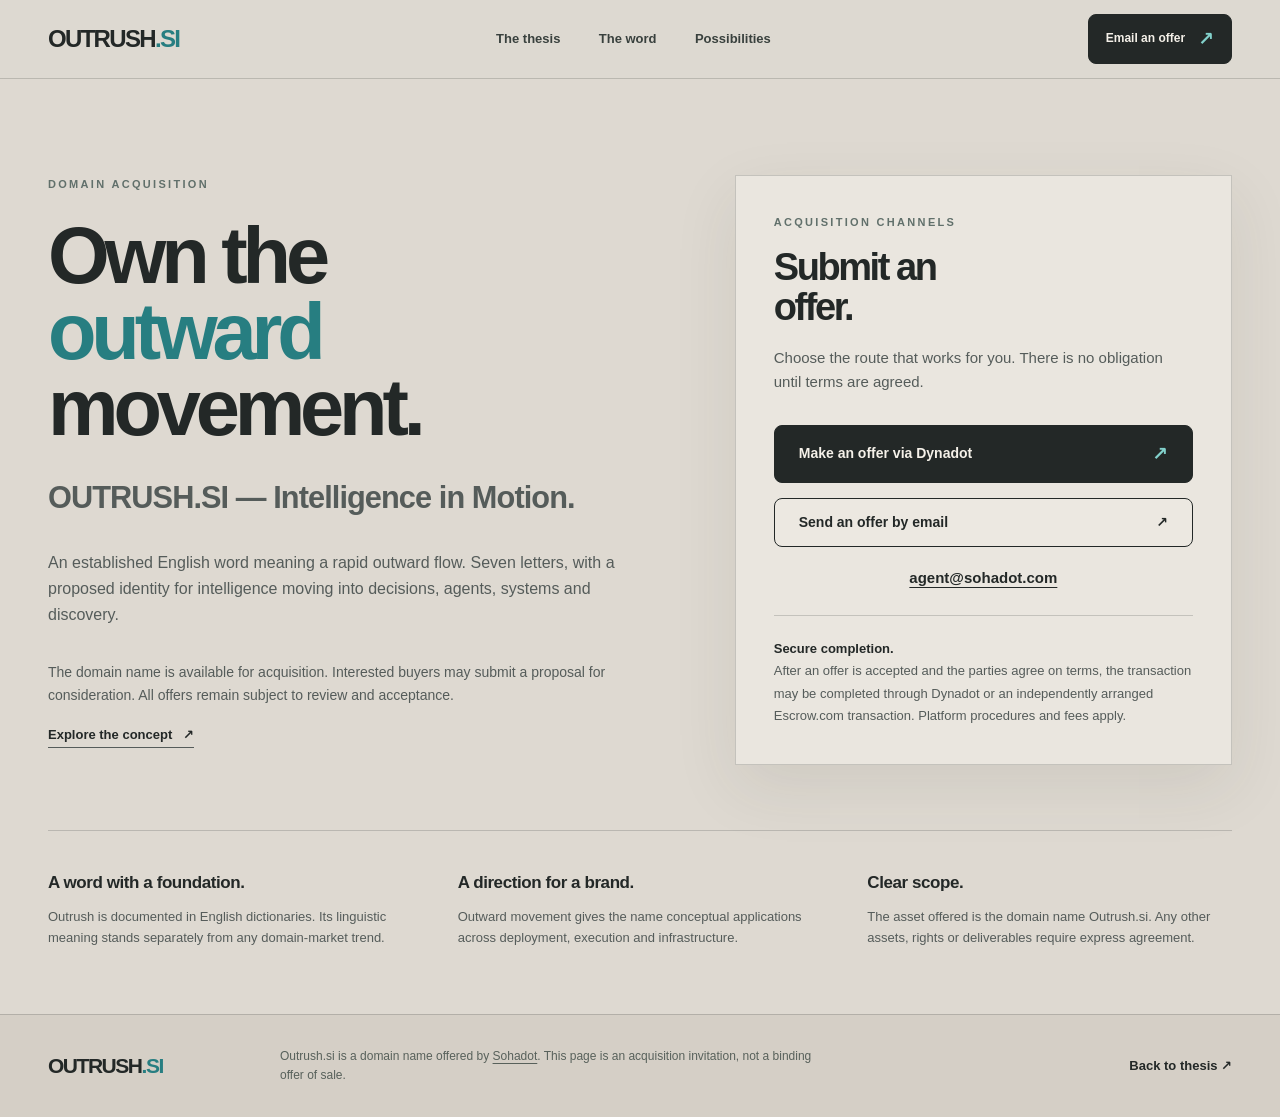
==== acquire/index.html @ 8e2b44d5 "Build Outrush.si concept-led landing and offer-only acquisition experience" ====
<!doctype html>
<html lang="en">
<head>
  <meta charset="utf-8">
  <meta name="viewport" content="width=device-width, initial-scale=1">
  <meta name="theme-color" content="#ded9d1">
  <meta name="robots" content="noindex, follow">
  <meta name="description" content="Submit an acquisition proposal for Outrush.si via Dynadot or direct email. Secure transfer can be arranged through Dynadot or Escrow.com.">
  <title>Acquire Outrush.si — Acquisition Inquiries</title>
  <link rel="canonical" href="https://outrush.si/acquire/">
  <link rel="icon" href="/assets/favicon.svg" type="image/svg+xml">
  <link rel="stylesheet" href="/styles.css">
  <script src="/script.js" defer></script>
</head>
<body>
  <a class="skip-link" href="#main">Skip to content</a>
  <header class="site-header"><div class="shell header-inner"><a href="/" class="wordmark">OUTRUSH<span>.SI</span></a><nav class="desktop-nav" aria-label="Main navigation"><a href="/">The thesis</a><a href="/#meaning">The word</a><a href="/#applications">Possibilities</a></nav><a href="mailto:agent@sohadot.com?subject=Outrush.si%20acquisition%20proposal" class="button button-dark header-action">Email an offer <span aria-hidden="true">↗</span></a></div></header>
  <main id="main">
    <section class="shell acquire-hero">
      <div class="acquire-layout">
        <div class="acquisition-intro">
          <span class="section-index">DOMAIN ACQUISITION</span>
          <h1>Own the<br><em>outward</em><br>movement.</h1>
          <p class="large">OUTRUSH.SI — Intelligence in Motion.</p>
          <p>An established English word meaning a rapid outward flow. Seven letters, with a proposed identity for intelligence moving into decisions, agents, systems and discovery.</p>
          <p class="quiet">The domain name is available for acquisition. Interested buyers may submit a proposal for consideration. All offers remain subject to review and acceptance.</p>
          <a href="/" class="text-link">Explore the concept <span aria-hidden="true">↗</span></a>
        </div>
        <aside class="offer-panel" aria-labelledby="offer-title">
          <span class="section-index">ACQUISITION CHANNELS</span>
          <h2 id="offer-title">Submit an<br>offer.</h2>
          <p>Choose the route that works for you. There is no obligation until terms are agreed.</p>
          <a class="button button-dark" href="https://www.dynadot.com/fr/market/user-listings/outrush.si" target="_blank" rel="noopener noreferrer">Make an offer via Dynadot <span aria-hidden="true">↗</span></a>
          <a class="button button-light" href="mailto:agent@sohadot.com?subject=Outrush.si%20acquisition%20proposal&amp;body=Hello%20Sohadot%2C%0A%0AI%20would%20like%20to%20submit%20an%20acquisition%20proposal%20for%20Outrush.si.%0A%0AMy%20offer%20(USD)%3A%20%0A%0ARegards%2C%0A">Send an offer by email <span aria-hidden="true">↗</span></a>
          <a href="mailto:agent@sohadot.com?subject=Outrush.si%20acquisition%20proposal" class="email-link">agent@sohadot.com</a>
          <div class="transaction-note"><strong>Secure completion.</strong><br>After an offer is accepted and the parties agree on terms, the transaction may be completed through Dynadot or an independently arranged Escrow.com transaction. Platform procedures and fees apply.</div>
        </aside>
      </div>
      <div class="acquisition-points" aria-label="Why the name may matter">
        <div><h3>A word with a foundation.</h3><p>Outrush is documented in English dictionaries. Its linguistic meaning stands separately from any domain-market trend.</p></div>
        <div><h3>A direction for a brand.</h3><p>Outward movement gives the name conceptual applications across deployment, execution and infrastructure.</p></div>
        <div><h3>Clear scope.</h3><p>The asset offered is the domain name Outrush.si. Any other assets, rights or deliverables require express agreement.</p></div>
      </div>
    </section>
  </main>
  <footer class="site-footer"><div class="shell footer-inner"><a class="wordmark" href="/">OUTRUSH<span>.SI</span></a><p>Outrush.si is a domain name offered by <a href="https://sohadot.com" rel="noopener noreferrer">Sohadot</a>. This page is an acquisition invitation, not a binding offer of sale.</p><a href="/">Back to thesis <span aria-hidden="true">↗</span></a></div></footer>
</body>
</html>
---- styles.css ----
:root{color-scheme:light;--bg:#ded9d1;--paper:#ece8e1;--surface:#e6e1d9;--ink:#232827;--sub:#555c5a;--line:rgba(35,40,39,.19);--teal:#277e81;--shell:1310px;font-synthesis:none}
*,*::before,*::after{box-sizing:border-box}
html{scroll-behavior:smooth;scroll-padding-top:100px}
body{margin:0;background:var(--bg);color:var(--ink);font:400 16px/1.65 Inter,"Helvetica Neue",Arial,system-ui,sans-serif;-webkit-font-smoothing:antialiased}
a{color:inherit}button,a{ -webkit-tap-highlight-color:transparent}
a:focus-visible,summary:focus-visible{outline:3px solid var(--teal);outline-offset:5px}
.shell{width:min(calc(100% - 96px),var(--shell));margin-inline:auto}
.skip-link{position:absolute;top:-60px;left:12px;padding:10px 15px;background:var(--ink);color:#fff;z-index:100}
.skip-link:focus{top:12px}
.site-header{position:sticky;top:0;z-index:50;border-bottom:1px solid var(--line);background:rgba(222,217,209,.94);backdrop-filter:blur(18px)}
.header-inner{height:78px;display:flex;align-items:center;justify-content:space-between;gap:25px}
.wordmark{text-decoration:none;font-weight:850;font-size:24px;letter-spacing:-.07em;line-height:1;white-space:nowrap}
.wordmark span,.hero h1 span{color:var(--teal)}
.desktop-nav{display:flex;align-items:center;gap:clamp(15px,3vw,40px)}
.desktop-nav a{color:#39413e;text-decoration:none;font-size:13px;font-weight:650;transition:color .2s}
.desktop-nav a:hover,.text-link:hover{color:var(--teal)}
.button{display:inline-flex;align-items:center;justify-content:center;gap:24px;text-decoration:none;font-size:14px;font-weight:680;min-height:49px;border:1px solid var(--ink);padding:12px 24px;border-radius:8px;transition:background .2s,transform .2s,box-shadow .2s}
.button:hover{transform:translateY(-2px);box-shadow:0 8px 20px #2328271a}
.button-dark{background:var(--ink);color:#f5f1e9}
.button-dark span{color:#82d1cb;font-size:19px}
.header-action{font-size:12px;min-height:42px;padding:8px 17px;gap:13px}
.button-light{background:var(--paper)}
.button-large{min-width:216px}
.mobile-menu{display:none}
.hero{min-height:660px;display:grid;grid-template-columns:40% 60%;align-items:center;gap:0;padding-block:80px 82px}
.hero-copy{position:relative;z-index:2}
.hero h1{font-size:clamp(40px,5.2vw,76px);line-height:.98;letter-spacing:-.075em;font-weight:850;margin:0 0 31px;white-space:nowrap}
.hero-lead{font-size:clamp(49px,5vw,76px);line-height:1.02;font-weight:660;letter-spacing:-.065em;margin:0}
.hero-lead em{font-style:normal;color:var(--teal)}
.hero-support{font-size:clamp(18px,1.8vw,24px);font-weight:580;line-height:1.32;margin:23px 0 18px;max-width:390px}
.hero-explain{max-width:382px;color:var(--sub);font-size:15px;line-height:1.72;margin:0}
.hero-buttons{display:flex;align-items:center;gap:25px;flex-wrap:wrap;margin-top:32px}
.text-link{text-decoration:none;border-bottom:1px solid var(--sub);font-size:13px;font-weight:670;padding-bottom:5px;white-space:nowrap}
.text-link span{padding-left:7px}
.flow-wrap{position:relative;margin-left:8px;min-width:0}
.flow-wrap:before{content:"";position:absolute;inset:16% 6% 6%;background:radial-gradient(ellipse at 50% 51%,rgba(133,163,155,.23),transparent 68%);pointer-events:none}
.flow-topline{display:flex;justify-content:space-between;max-width:740px;margin:0 auto -12px;padding-inline:11px;color:#62716c;font-size:10px;letter-spacing:.2em;font-weight:790}
.flow-visual{display:block;width:100%;height:auto;overflow:visible;filter:drop-shadow(0 15px 12px rgba(61,71,66,.065))}
.flow-lines path{stroke-dasharray:7 15;animation:move-flow 9s linear infinite}
.lines-in path{animation-direction:reverse}
@keyframes move-flow{to{stroke-dashoffset:-132}}
.flow-caption{text-align:center;font-size:13px;letter-spacing:.025em;color:var(--sub);font-style:italic;margin:-9px 0 0}
.flow-mobile{display:none}
.section,.thesis-band,.identity-band{padding-block:100px}
.thesis-band{background:#e9e5de;border-block:1px solid var(--line)}
.identity-band{background:#e9e5de;border-block:1px solid var(--line)}
.editorial-grid{display:grid;grid-template-columns:41% 59%;gap:0}
.section-name{padding-right:8%}
.section-index{font-size:11px;letter-spacing:.21em;font-weight:800;color:#61706b;display:block;margin-bottom:25px}
h2{font-size:clamp(43px,5.7vw,80px);line-height:1.02;letter-spacing:-.064em;margin:0;font-weight:700}
.section-body{border-left:1px solid var(--line);padding-left:clamp(35px,6vw,92px);max-width:760px}
.section-body p{font-size:17px;line-height:1.74;color:var(--sub);margin:0 0 23px}
.section-body p.body-large{font-size:clamp(22px,2.3vw,30px);line-height:1.4;letter-spacing:-.025em;color:var(--ink);font-weight:520}
.section-body p.pull-quote{font-size:23px;font-weight:610;line-height:1.4;letter-spacing:-.03em;color:var(--ink);margin:36px 0 0}
.definition{display:grid;grid-template-columns:102px 1fr;gap:23px;align-items:start;border-bottom:1px solid var(--line);padding-bottom:25px;margin-bottom:27px}
.definition strong{font-size:29px;font-weight:660;letter-spacing:-.04em}
.definition p{font-size:17px;margin:2px 0 0}
.part-of-speech{display:inline-block;background:#d7d2ca;border-radius:4px;padding:5px 8px;letter-spacing:.17em;font-size:10px;font-weight:800;text-align:center;margin-top:12px}
.section-body p.source-line{margin-top:26px;font-size:13px;line-height:1.8}
.source-line a,.identity-row a{text-underline-offset:3px}
.statement-band{background:#293130;color:#eeeae4;padding:88px 0;overflow:hidden}
.statement-inner{display:grid;grid-template-columns:37% 63%;align-items:center}
.statement-side span{font-size:11px;letter-spacing:.18em;color:#9dafaa;display:block;margin-bottom:24px;font-weight:750}
.statement-side strong{font-size:27px;line-height:1.15;font-weight:550;letter-spacing:-.04em}
.statement-main{font-size:clamp(40px,5.2vw,72px);letter-spacing:-.06em;line-height:1.08;font-weight:580;position:relative}
.statement-main em{font-style:normal;color:#afd6d0}
.statement-rule{display:block;width:160px;height:2px;background:#afd6d0;margin-top:33px;position:relative}
.statement-rule:after{content:"";position:absolute;right:0;top:-4px;border-left:8px solid #afd6d0;border-top:5px solid transparent;border-bottom:5px solid transparent}
.section-heading-row{display:grid;grid-template-columns:1fr 360px;align-items:end;gap:40px;margin-bottom:55px}
.section-heading-row p{font-size:18px;color:var(--sub);max-width:370px;line-height:1.5}
.application-grid{display:grid;grid-template-columns:repeat(2,minmax(0,1fr));gap:17px}
.application{border:1px solid var(--line);background:rgba(246,242,236,.38);min-height:234px;padding:31px 37px 29px;position:relative;overflow:hidden;transition:transform .2s,border-color .2s,background .2s}
.application:hover{transform:translateY(-3px);border-color:#5d8581;background:rgba(246,242,236,.63)}
.app-number{font-size:11px;color:#66726f;letter-spacing:.19em;font-weight:850}
.application h3{font-size:clamp(27px,2.9vw,38px);line-height:1.15;letter-spacing:-.055em;margin:23px 0 9px;font-weight:700}
.application h3 em{font-style:normal;color:var(--teal)}
.application p{margin:0;color:var(--sub);font-size:15px}
.app-line{height:2px;width:54px;background:var(--teal);margin-top:32px}
.fineprint{font-size:12px;color:#606b67;line-height:1.7;margin:19px 0 0}
.identity-row{display:grid;grid-template-columns:36px 1fr;gap:32px;padding:0 0 27px;margin-bottom:28px;border-bottom:1px solid var(--line)}
.identity-row:last-child{border:0;margin-bottom:0;padding-bottom:0}
.identity-row>span{font-size:12px;color:#74817a;font-weight:800}
.identity-row h3{font-size:23px;letter-spacing:-.038em;line-height:1.3;margin:0 0 7px}
.identity-row p{font-size:15px;line-height:1.65;margin:0}
.closing{text-align:center;padding-block:117px 124px;position:relative}
.closing-rule{width:160px;height:1px;background:#71908a;margin:0 auto 38px}
.closing .section-index{margin-bottom:20px}
.closing h2{font-size:clamp(46px,6.7vw,91px)}
.closing p{max-width:560px;color:var(--sub);font-size:17px;margin:29px auto 34px}
.site-footer{border-top:1px solid var(--line);background:#d5cfc6;padding:32px 0}
.footer-inner{display:grid;grid-template-columns:200px 1fr auto;align-items:center;gap:32px}
.footer-inner .wordmark{font-size:21px}
.footer-inner p{font-size:12px;color:#58615b;line-height:1.6;max-width:550px;margin:0}
.footer-inner p a{text-underline-offset:3px}
.footer-inner>a:last-child{font-size:13px;font-weight:700;text-decoration:none}
.acquire-hero{padding:96px 0 65px;min-height:calc(100vh - 190px)}
.acquire-layout{display:grid;grid-template-columns:58% 42%;align-items:start;gap:0}
.acquisition-intro{padding-right:11%}
.acquisition-intro h1{font-size:clamp(54px,6.2vw,92px);letter-spacing:-.065em;line-height:.96;margin:0 0 28px;font-weight:720}
.acquisition-intro h1 em{font-style:normal;color:var(--teal)}
.acquisition-intro .large{font-size:clamp(22px,2.4vw,33px);line-height:1.35;font-weight:550;letter-spacing:-.03em}
.acquisition-intro p{font-size:16px;color:var(--sub);max-width:620px}
.acquisition-intro .quiet{font-size:14px;margin-top:32px}
.offer-panel{border:1px solid var(--line);background:#eae6df;padding:37px 38px;box-shadow:0 22px 62px #3c373017}
.offer-panel .section-index{margin-bottom:16px}
.offer-panel h2{font-size:38px;line-height:1.06;margin-bottom:18px}
.offer-panel>p{color:var(--sub);font-size:15px}
.offer-panel .button{width:100%;justify-content:space-between;margin-top:15px}
.offer-panel .email-link{display:block;text-align:center;margin:19px 0 25px;font-size:15px;font-weight:670;text-underline-offset:4px;overflow-wrap:anywhere}
.transaction-note{padding-top:22px;border-top:1px solid var(--line);margin-top:19px;color:var(--sub);font-size:13px;line-height:1.7}
.transaction-note strong{color:var(--ink)}
.acquisition-points{border-top:1px solid var(--line);margin-top:65px;padding-top:38px;display:grid;grid-template-columns:repeat(3,1fr);gap:45px}
.acquisition-points h3{font-size:17px;letter-spacing:-.025em;margin:0 0 9px}
.acquisition-points p{color:var(--sub);font-size:13px;line-height:1.65;margin:0}
@media(max-width:1200px){.shell{width:min(calc(100% - 70px),var(--shell))}.desktop-nav{gap:18px}.hero{grid-template-columns:43% 57%}.hero h1{font-size:clamp(40px,5vw,64px)}.hero-lead{font-size:clamp(48px,5vw,65px)}}
@media(max-width:900px){.desktop-nav{display:none}.mobile-menu{display:block;position:relative;margin-left:auto}.mobile-menu summary{list-style:none;cursor:pointer;padding:14px 8px;display:grid;gap:4px}.mobile-menu summary::-webkit-details-marker{display:none}.mobile-menu summary span{display:block;width:24px;height:2px;background:var(--ink)}.mobile-menu nav{position:absolute;right:0;top:100%;min-width:210px;border:1px solid var(--line);background:var(--paper);padding:12px;box-shadow:0 14px 32px #0002;display:grid}.mobile-menu nav a{padding:12px 8px;text-decoration:none;font-weight:650}.header-action{margin-left:auto}.hero{grid-template-columns:1fr;padding-block:76px 68px}.hero h1{font-size:clamp(50px,9vw,80px)}.hero-lead{font-size:clamp(49px,8vw,74px)}.hero-explain,.hero-support{max-width:650px}.flow-wrap{max-width:770px;margin:60px auto 0;width:100%}.editorial-grid{grid-template-columns:35% 65%}.section-body{padding-left:40px}.section-heading-row{grid-template-columns:1fr 280px}.acquire-layout{grid-template-columns:1fr}.acquisition-intro{padding:0 0 42px}.acquisition-points{margin-top:48px}}
@media(max-width:650px){html{scroll-padding-top:80px}.shell{width:calc(100% - 36px)}.header-inner{height:66px;gap:8px}.wordmark{font-size:20px}.header-action{font-size:11px;min-height:40px;padding:8px 12px;gap:7px}.mobile-menu{margin-left:0}.hero{padding-block:61px 58px}.hero h1{font-size:clamp(43px,11vw,68px);margin-bottom:26px}.hero-lead{font-size:clamp(47px,12vw,69px)}.hero-support{margin-top:24px;font-size:19px}.hero-explain{font-size:15px}.hero-buttons{margin-top:29px}.flow-wrap{margin-top:51px;border-top:1px solid var(--line);padding-top:25px}.flow-topline,.flow-visual{display:none}.flow-mobile{display:grid;justify-items:center;gap:10px}.mobile-inputs,.mobile-outputs{display:flex;flex-wrap:wrap;justify-content:center;gap:7px;width:100%}.mobile-inputs span,.mobile-outputs span{font-size:12px;font-weight:680;background:#ece8e1;border:1px solid #bcb7ad;padding:9px 13px;border-radius:5px}.mobile-outputs span{background:#e0e9e5;border-color:#aabdb8}.mobile-flow-arrow{color:var(--teal);font-size:24px;line-height:1.2}.mobile-core{background:#273331;color:#f4f0e9;padding:25px 32px;letter-spacing:.13em;font-weight:800;font-size:13px;clip-path:polygon(13% 0,87% 0,100% 50%,87% 100%,13% 100%,0 50%)}.flow-caption{margin:25px 0 0}.section,.thesis-band,.identity-band{padding-block:70px}.editorial-grid{grid-template-columns:1fr}.section-name{padding:0 0 28px}.section-index{margin-bottom:15px;font-size:10px}h2{font-size:clamp(42px,10vw,62px)}.section-body{border-left:0;border-top:1px solid var(--line);padding:30px 0 0}.section-body p{font-size:16px}.section-body p.body-large{font-size:22px}.definition{grid-template-columns:70px 1fr;gap:14px}.definition strong{font-size:26px}.statement-band{padding:62px 0}.statement-inner{grid-template-columns:1fr;gap:35px}.statement-side span{margin-bottom:16px}.statement-side strong{font-size:23px}.statement-main{font-size:clamp(38px,9vw,60px)}.section-heading-row{grid-template-columns:1fr;gap:8px;margin-bottom:35px}.section-heading-row p{font-size:16px}.application-grid{grid-template-columns:1fr;gap:12px}.application{padding:25px;min-height:195px}.application h3{font-size:30px}.app-line{margin-top:24px}.identity-row{gap:18px}.identity-row h3{font-size:21px}.closing{padding-block:85px 88px}.closing p{font-size:16px}.footer-inner{grid-template-columns:1fr;gap:12px}.footer-inner p{max-width:100%}.acquire-hero{padding:65px 0 40px}.acquisition-intro h1{font-size:clamp(52px,12vw,75px)}.acquisition-intro .large{font-size:24px}.offer-panel{padding:27px 22px}.offer-panel h2{font-size:34px}.acquisition-points{grid-template-columns:1fr;gap:25px}.button{min-height:48px}}
@media(prefers-reduced-motion:reduce){html{scroll-behavior:auto}*,*::before,*::after{animation:none!important;transition:none!important}.flow-lines path{stroke-dasharray:none}}
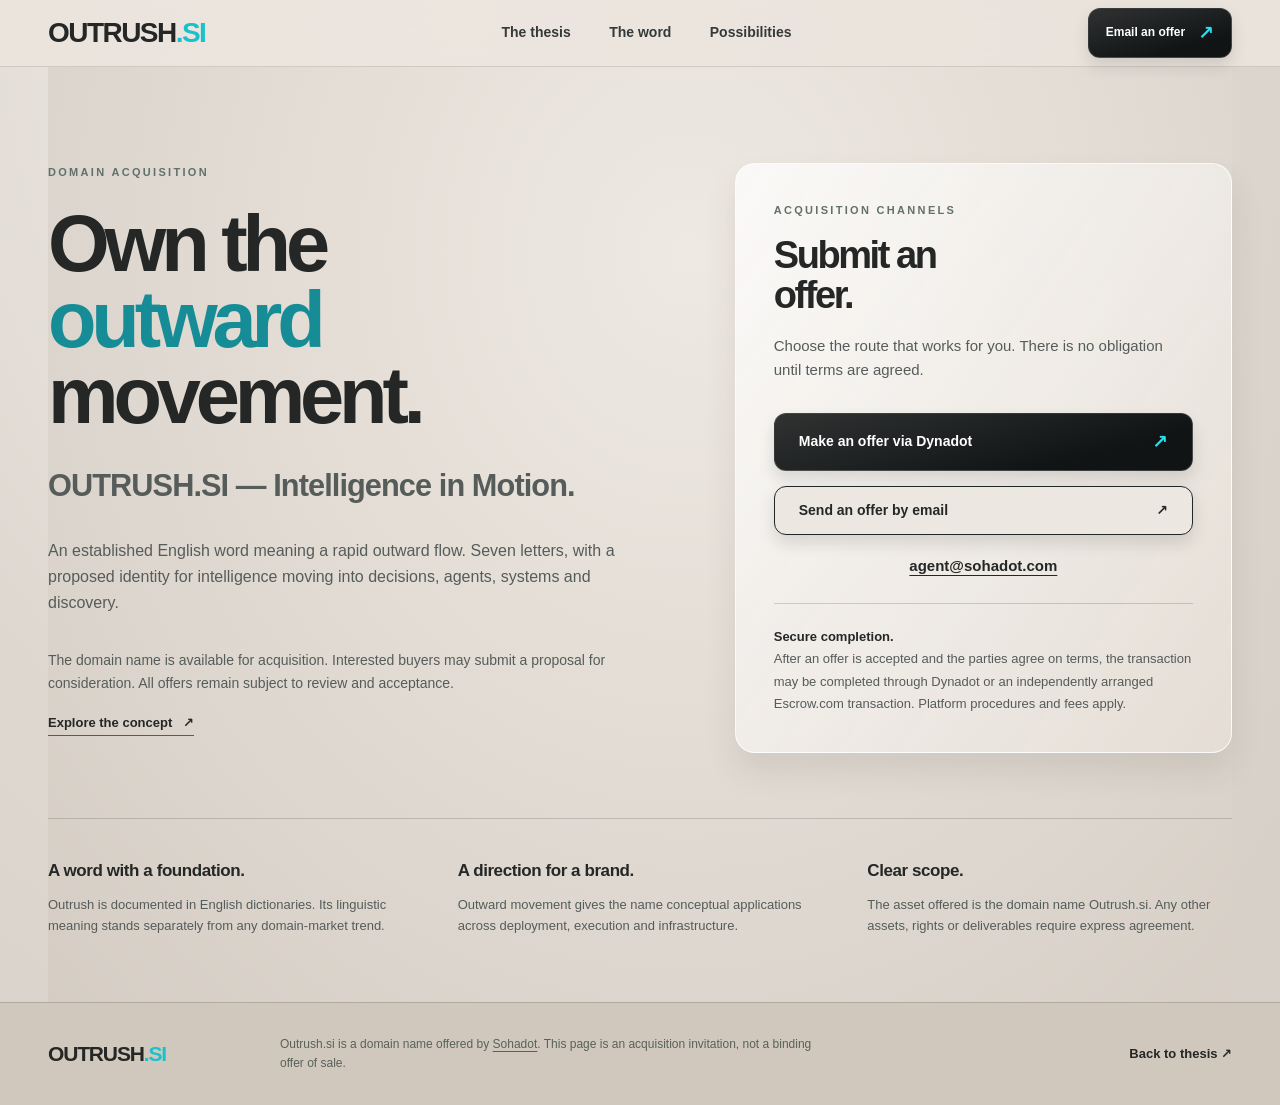
==== commit 09220a44: "Match approved champagne-glass concept and strengthen mobile presentation" ====
--- a/acquire/index.html
+++ b/acquire/index.html
@@ -8,11 +8,28 @@
   <meta name="description" content="Submit an acquisition proposal for Outrush.si via Dynadot or direct email. Secure transfer can be arranged through Dynadot or Escrow.com.">
   <title>Acquire Outrush.si — Acquisition Inquiries</title>
   <link rel="canonical" href="https://outrush.si/acquire/">
+  <meta property="og:type" content="website">
+  <meta property="og:site_name" content="Outrush.si">
+  <meta property="og:title" content="Acquire Outrush.si — Intelligence in Motion">
+  <meta property="og:description" content="Outrush.si is available for acquisition. Submit an offer via Dynadot or email.">
+  <meta property="og:url" content="https://outrush.si/acquire/">
+  <meta property="og:image" content="https://outrush.si/assets/social-card.jpg">
+  <meta property="og:image:secure_url" content="https://outrush.si/assets/social-card.jpg">
+  <meta property="og:image:type" content="image/jpeg">
+  <meta property="og:image:width" content="1200">
+  <meta property="og:image:height" content="630">
+  <meta property="og:image:alt" content="Outrush.si — Intelligence in Motion. Champagne-grey visualization of intelligence flowing from concentration to outward impact.">
+  <meta name="twitter:card" content="summary_large_image">
+  <meta name="twitter:title" content="Acquire Outrush.si — Intelligence in Motion">
+  <meta name="twitter:description" content="Outrush.si is available for acquisition. Submit an offer via Dynadot or email.">
+  <meta name="twitter:image" content="https://outrush.si/assets/social-card.jpg">
+  <meta name="twitter:image:alt" content="OUTRUSH.SI — Intelligence in Motion.">
   <link rel="icon" href="/assets/favicon.svg" type="image/svg+xml">
   <link rel="stylesheet" href="/styles.css">
+  <link rel="stylesheet" href="/design-v2.css">
   <script src="/script.js" defer></script>
 </head>
-<body>
+<body class="acquire-v2">
   <a class="skip-link" href="#main">Skip to content</a>
   <header class="site-header"><div class="shell header-inner"><a href="/" class="wordmark">OUTRUSH<span>.SI</span></a><nav class="desktop-nav" aria-label="Main navigation"><a href="/">The thesis</a><a href="/#meaning">The word</a><a href="/#applications">Possibilities</a></nav><a href="mailto:agent@sohadot.com?subject=Outrush.si%20acquisition%20proposal" class="button button-dark header-action">Email an offer <span aria-hidden="true">↗</span></a></div></header>
   <main id="main">
--- a/styles.css
+++ b/styles.css
@@ -116,3 +116,6 @@
 @media(max-width:900px){.desktop-nav{display:none}.mobile-menu{display:block;position:relative;margin-left:auto}.mobile-menu summary{list-style:none;cursor:pointer;padding:14px 8px;display:grid;gap:4px}.mobile-menu summary::-webkit-details-marker{display:none}.mobile-menu summary span{display:block;width:24px;height:2px;background:var(--ink)}.mobile-menu nav{position:absolute;right:0;top:100%;min-width:210px;border:1px solid var(--line);background:var(--paper);padding:12px;box-shadow:0 14px 32px #0002;display:grid}.mobile-menu nav a{padding:12px 8px;text-decoration:none;font-weight:650}.header-action{margin-left:auto}.hero{grid-template-columns:1fr;padding-block:76px 68px}.hero h1{font-size:clamp(50px,9vw,80px)}.hero-lead{font-size:clamp(49px,8vw,74px)}.hero-explain,.hero-support{max-width:650px}.flow-wrap{max-width:770px;margin:60px auto 0;width:100%}.editorial-grid{grid-template-columns:35% 65%}.section-body{padding-left:40px}.section-heading-row{grid-template-columns:1fr 280px}.acquire-layout{grid-template-columns:1fr}.acquisition-intro{padding:0 0 42px}.acquisition-points{margin-top:48px}}
 @media(max-width:650px){html{scroll-padding-top:80px}.shell{width:calc(100% - 36px)}.header-inner{height:66px;gap:8px}.wordmark{font-size:20px}.header-action{font-size:11px;min-height:40px;padding:8px 12px;gap:7px}.mobile-menu{margin-left:0}.hero{padding-block:61px 58px}.hero h1{font-size:clamp(43px,11vw,68px);margin-bottom:26px}.hero-lead{font-size:clamp(47px,12vw,69px)}.hero-support{margin-top:24px;font-size:19px}.hero-explain{font-size:15px}.hero-buttons{margin-top:29px}.flow-wrap{margin-top:51px;border-top:1px solid var(--line);padding-top:25px}.flow-topline,.flow-visual{display:none}.flow-mobile{display:grid;justify-items:center;gap:10px}.mobile-inputs,.mobile-outputs{display:flex;flex-wrap:wrap;justify-content:center;gap:7px;width:100%}.mobile-inputs span,.mobile-outputs span{font-size:12px;font-weight:680;background:#ece8e1;border:1px solid #bcb7ad;padding:9px 13px;border-radius:5px}.mobile-outputs span{background:#e0e9e5;border-color:#aabdb8}.mobile-flow-arrow{color:var(--teal);font-size:24px;line-height:1.2}.mobile-core{background:#273331;color:#f4f0e9;padding:25px 32px;letter-spacing:.13em;font-weight:800;font-size:13px;clip-path:polygon(13% 0,87% 0,100% 50%,87% 100%,13% 100%,0 50%)}.flow-caption{margin:25px 0 0}.section,.thesis-band,.identity-band{padding-block:70px}.editorial-grid{grid-template-columns:1fr}.section-name{padding:0 0 28px}.section-index{margin-bottom:15px;font-size:10px}h2{font-size:clamp(42px,10vw,62px)}.section-body{border-left:0;border-top:1px solid var(--line);padding:30px 0 0}.section-body p{font-size:16px}.section-body p.body-large{font-size:22px}.definition{grid-template-columns:70px 1fr;gap:14px}.definition strong{font-size:26px}.statement-band{padding:62px 0}.statement-inner{grid-template-columns:1fr;gap:35px}.statement-side span{margin-bottom:16px}.statement-side strong{font-size:23px}.statement-main{font-size:clamp(38px,9vw,60px)}.section-heading-row{grid-template-columns:1fr;gap:8px;margin-bottom:35px}.section-heading-row p{font-size:16px}.application-grid{grid-template-columns:1fr;gap:12px}.application{padding:25px;min-height:195px}.application h3{font-size:30px}.app-line{margin-top:24px}.identity-row{gap:18px}.identity-row h3{font-size:21px}.closing{padding-block:85px 88px}.closing p{font-size:16px}.footer-inner{grid-template-columns:1fr;gap:12px}.footer-inner p{max-width:100%}.acquire-hero{padding:65px 0 40px}.acquisition-intro h1{font-size:clamp(52px,12vw,75px)}.acquisition-intro .large{font-size:24px}.offer-panel{padding:27px 22px}.offer-panel h2{font-size:34px}.acquisition-points{grid-template-columns:1fr;gap:25px}.button{min-height:48px}}
 @media(prefers-reduced-motion:reduce){html{scroll-behavior:auto}*,*::before,*::after{animation:none!important;transition:none!important}.flow-lines path{stroke-dasharray:none}}
+
+/* Keep the primary acquisition action usable on compact phones. */
+@media(max-width:380px){.header-action{font-size:0;min-width:82px;gap:3px;padding:8px 10px}.header-action::before{content:"Acquire";font-size:12px}.header-action span{font-size:17px}.wordmark{font-size:18px}}
--- a/design-v2.css
+++ b/design-v2.css
@@ -0,0 +1,153 @@
+/* OUTRUSH.SI — fidelity layer for the approved champagne-grey concept.
+   Static-first, no font downloads, no paid-library dependency.
+   Overrides legacy desktop styling without affecting the domain's semantics. */
+:root{--v2-bg:#ded7cf;--v2-paper:#eee8e1;--v2-ink:#242726;--v2-teal:#20b3bb;--v2-rule:rgba(50,47,43,.13);--v2-glass:rgba(255,255,255,.51)}
+body{background:radial-gradient(ellipse at 36% 1%,#f5f0eb 0%,#ded8d1 55%,#d5cec6 100%);color:var(--v2-ink)}
+.site-header{background:rgba(235,229,222,.89);border-bottom:1px solid rgba(70,63,59,.16);backdrop-filter:blur(18px)}
+.header-inner{height:66px}
+.wordmark{font-size:28px;letter-spacing:-.055em}.wordmark span,.concept-v2 .hero h1 span{color:#19c1cb}
+.desktop-nav a{font-size:14px;color:#34393a}
+.button{border-radius:12px;box-shadow:0 8px 16px rgba(31,29,29,.13);font-weight:700;transition:transform .2s,box-shadow .2s}
+.button-dark{background:linear-gradient(165deg,#303232,#111415 75%);border:1px solid rgba(255,255,255,.15);color:#fff}
+.button-dark:hover{box-shadow:0 10px 23px rgba(24,36,36,.22)}
+.button-dark span{color:#29deef}
+.concept-v2 .hero{width:min(calc(100% - 76px),1380px);min-height:480px;grid-template-columns:37% 63%;padding-block:46px 28px;align-items:center;isolation:isolate}
+.concept-v2 .hero-copy{padding-left:2px}
+.concept-v2 .hero h1{font-size:clamp(40px,4.5vw,68px);letter-spacing:-.06em;margin:0 0 14px;font-weight:840;line-height:1.05}
+.concept-v2 .hero-lead{font-size:clamp(28px,2.95vw,45px);line-height:1.11;font-weight:490;letter-spacing:-.045em;color:#575554;white-space:nowrap;margin:0 0 8px}
+.concept-v2 .hero-support{font-size:clamp(15px,1.38vw,19px);font-weight:430;line-height:1.35;color:#575451;max-width:495px;margin:0}
+.concept-v2 .hero-buttons{margin-top:33px;gap:26px}
+.concept-v2 .hero-buttons .button{padding:12px 22px;min-height:49px}
+.concept-v2 .hero .flow-wrap{margin-left:-2%;width:104%;max-width:none}
+.flow-visual{display:block;width:100%;height:auto;overflow:visible}
+.v2-flow-lines path{stroke-dasharray:3 18;animation:v2flow 10s linear infinite}
+.v2-flow-lines path:nth-child(-n+3){animation-direction:reverse}
+@keyframes v2flow{to{stroke-dashoffset:-168}}
+.flow-mobile{display:none}
+.concept-v2 .thesis-band,.concept-v2 .identity-band{background:rgba(255,255,255,.27);border-block:1px solid var(--v2-rule)}
+.concept-v2 .thesis-band{padding-block:31px}
+.concept-v2 .section{padding-block:39px}
+.concept-v2 .editorial-grid{grid-template-columns:33% 67%}
+.concept-v2 .section-name{padding-right:26px}
+.concept-v2 .section-name h2{font-size:clamp(27px,3vw,45px);line-height:1.08;letter-spacing:-.045em}
+.concept-v2 .section-index{font-size:10px;letter-spacing:.15em;margin-bottom:13px;color:#717773}
+.concept-v2 .section-body{padding-left:clamp(24px,4vw,55px)}
+.concept-v2 .section-body p{font-size:15px;line-height:1.55;margin:0 0 12px;color:#454440}
+.concept-v2 .section-body p.body-large{font-size:17px;font-weight:450;line-height:1.55;letter-spacing:0}
+.concept-v2 .section-body p.pull-quote{font-size:18px;margin-top:14px;font-weight:650}
+.concept-v2 #meaning{padding-top:33px;padding-bottom:33px}
+.concept-v2 #meaning .definition{grid-template-columns:69px 1fr;gap:12px;padding:0 0 12px;margin:0 0 12px;border-color:rgba(74,74,72,.07)}
+.concept-v2 #meaning .definition strong{font-size:16px}
+.concept-v2 #meaning .definition p{font-size:15px;display:inline;margin-left:10px;font-style:italic}
+.concept-v2 #meaning .part-of-speech{font-size:10px;background:#e1d9d0;margin-top:3px}
+.concept-v2 #meaning .source-line{font-size:12px}
+.concept-v2 #meaning .pull-quote{font-size:16px}
+.impact-band{border-block:1px solid var(--v2-rule);background:rgba(252,249,245,.27);padding:34px 0}
+.impact-layout{display:grid;grid-template-columns:29% 71%;gap:22px;align-items:center}
+.impact-copy h2{font-size:clamp(28px,3vw,45px);line-height:1.08}
+.impact-rule{display:block;margin:22px 0 17px;width:36px;height:2px;background:#17c6c9}
+.impact-copy p{font-style:italic;font-size:22px;line-height:1.25;color:#57514d;max-width:260px}
+.impact-art{position:relative;min-width:0;border:1px solid rgba(255,255,255,.65);border-radius:23px;padding:19px;background:radial-gradient(ellipse at 53% 52%,rgba(252,252,248,.56),rgba(240,233,224,.28));box-shadow:0 10px 22px rgba(66,58,51,.08)}
+.impact-svg{width:100%;height:auto;display:block}
+.impact-labels{display:flex;justify-content:space-between;padding-inline:2%;text-align:center;color:#5b5c5a;font-size:10px;letter-spacing:.11em;font-weight:750}
+.concept-v2 #applications .section-heading-row{grid-template-columns:1fr 1fr;gap:20px;margin-bottom:20px;align-items:center}
+.concept-v2 #applications .section-heading-row h2{font-size:clamp(28px,3.1vw,45px);white-space:normal}
+.concept-v2 #applications .section-heading-row p{font-size:16px;font-style:italic}
+.concept-v2 #applications .application-grid{grid-template-columns:repeat(4,minmax(0,1fr));gap:13px}
+.concept-v2 #applications .application{border:1px solid rgba(255,255,255,.68);border-radius:16px;box-shadow:0 8px 18px rgba(68,59,54,.10);background:linear-gradient(145deg,rgba(255,255,255,.76),rgba(231,225,219,.63));min-height:185px;padding:23px 19px 19px}
+.concept-v2 #applications .app-number{font-size:10px}
+.concept-v2 #applications .application h3{font-size:clamp(18px,1.8vw,25px);margin:19px 0 11px;line-height:1.12;white-space:nowrap}
+.concept-v2 #applications .application p{font-size:13px;line-height:1.5}
+.concept-v2 #applications .app-line{margin-top:20px;background:#18bfc9;height:2px}
+.concept-v2 #applications .fineprint{font-size:12px}
+.concept-v2 .identity-band{padding-block:34px}
+.concept-v2 .identity-band .editorial-grid{grid-template-columns:28% 72%;align-items:start}
+.concept-v2 .identity-band .section-body{padding-left:26px;display:grid;grid-template-columns:repeat(4,minmax(0,1fr));gap:18px}
+.concept-v2 .identity-band .identity-row{display:flex;flex-direction:column;gap:9px;border:0;border-right:1px solid rgba(50,50,50,.12);padding:0 10px 0 0;margin:0}
+.concept-v2 .identity-band .identity-row:last-child{border-right:0}
+.concept-v2 .identity-row>span{font-size:13px;display:inline-flex;width:40px;height:40px;align-items:center;justify-content:center;border:1px solid rgba(255,255,255,.65);background:linear-gradient(140deg,#fffaf4,#e2dcd5);border-radius:10px;box-shadow:0 4px 7px rgba(70,60,60,.09);color:#343936}
+.concept-v2 .identity-row h3{font-size:16px;line-height:1.25;margin:0 0 5px}
+.concept-v2 .identity-row p{font-size:12px;line-height:1.5}
+.concept-v2 .closing{width:100%;max-width:none;padding:50px 24px 57px;overflow:hidden;isolation:isolate;background:radial-gradient(ellipse at 50% 40%,#f2eee9 0%,#d5cec8 70%,#c7bdb4 100%)}
+.concept-v2 .closing::before,.concept-v2 .closing::after{content:"";position:absolute;z-index:-1;width:125%;height:120px;left:-12.5%;bottom:-24px;border-top:1px solid rgba(255,255,255,.90);border-radius:50%;transform:rotate(-5deg);box-shadow:0 -8px 24px rgba(255,248,235,.55)}
+.concept-v2 .closing::after{transform:rotate(6deg);bottom:-12px;border-color:rgba(246,240,234,.9)}
+.concept-v2 .closing-rule{width:50px;margin:0 auto 13px}
+.concept-v2 .closing h2{font-size:clamp(32px,3.1vw,47px);line-height:1.1}
+.concept-v2 .closing p{font-size:15px;color:#504e4a;max-width:680px;margin:12px auto 20px}
+.concept-v2 .closing-buttons{display:flex;justify-content:center;flex-wrap:wrap;gap:17px}
+.concept-v2 .closing-buttons .button{min-width:250px}
+.button-outline{background:linear-gradient(145deg,rgba(255,255,255,.65),rgba(231,225,220,.82));border:1px solid rgba(50,45,41,.37);color:#262b2b}
+.concept-v2 .closing p.closing-security{font-size:12px;margin:18px auto 0;color:#55595a}
+.site-footer{background:#d1c8bd}
+.acquire-v2 .acquire-hero{background:radial-gradient(ellipse at 54% 20%,#eee9e3 0%,#d5cdc4 100%)}
+.acquire-v2 .offer-panel{border-color:rgba(255,255,255,.76);background:linear-gradient(125deg,rgba(255,255,255,.76),rgba(232,225,217,.7));border-radius:20px;box-shadow:0 18px 32px rgba(56,46,42,.1)}
+.acquire-v2 .acquisition-intro h1 em{color:#168d96}
+@media(max-width:1100px){
+ .concept-v2 .hero{grid-template-columns:38% 62%;min-height:390px}
+ .concept-v2 .hero h1{font-size:clamp(36px,4.8vw,56px)}
+ .concept-v2 .hero-lead{font-size:clamp(26px,3.1vw,36px)}
+ .concept-v2 .application-grid{gap:8px}
+ .concept-v2 #applications .application{padding-inline:14px}
+}
+@media(max-width:760px){
+ .concept-v2 .hero{width:min(calc(100% - 38px),720px);grid-template-columns:1fr;gap:17px;padding:43px 0 31px}
+ .concept-v2 .hero h1{font-size:clamp(48px,10vw,70px)}
+ .concept-v2 .hero-lead{font-size:clamp(31px,5.7vw,44px);white-space:normal}
+ .concept-v2 .hero-support{font-size:17px}
+ .concept-v2 .hero-buttons{margin-top:20px}
+ .concept-v2 .hero .flow-wrap{margin:4px auto;width:100%}
+ .concept-v2 .hero .flow-visual{display:block}
+ .concept-v2 .impact-layout{grid-template-columns:1fr}
+ .concept-v2 .impact-copy p{max-width:none}
+ .concept-v2 #applications .application-grid{grid-template-columns:repeat(2,minmax(0,1fr))}
+ .concept-v2 .identity-band .editorial-grid{grid-template-columns:1fr}
+ .concept-v2 .identity-band .section-body{padding:18px 0 0;border-left:0;border-top:1px solid var(--v2-rule)}
+}
+@media(max-width:540px){
+ .concept-v2 .hero{padding-top:35px}
+ .concept-v2 .hero h1{font-size:clamp(43px,11vw,65px)}
+ .concept-v2 .hero-lead{font-size:clamp(29px,8vw,44px)}
+ .concept-v2 .hero-buttons{gap:15px}
+ .concept-v2 .flow-visual{display:none!important}
+ .concept-v2 .flow-mobile{display:grid;justify-items:center;gap:12px;background:radial-gradient(ellipse at 50% 48%,rgba(170,221,216,.27),transparent 70%);padding:13px 1px 19px}
+ .concept-v2 .mobile-inputs,.concept-v2 .mobile-outputs{display:grid;grid-template-columns:repeat(3,1fr);width:100%;gap:7px}
+ .concept-v2 .mobile-outputs{grid-template-columns:repeat(2,1fr)}
+ .concept-v2 .mobile-inputs span,.concept-v2 .mobile-outputs span{background:linear-gradient(150deg,rgba(255,255,255,.90),rgba(222,218,208,.77));box-shadow:0 8px 12px rgba(60,55,50,.13);border:1px solid rgba(255,255,255,.94);padding:13px 6px;border-radius:10px;text-align:center;font-size:13px}
+ .concept-v2 .mobile-outputs span{background:linear-gradient(150deg,rgba(238,252,249,.88),rgba(208,230,224,.75))}
+ .concept-v2 .mobile-core{clip-path:polygon(22% 0,78% 0,100% 50%,78% 100%,22% 100%,0 50%);padding:30px 35px;background:linear-gradient(135deg,#586b65,#101a1f);box-shadow:0 12px 20px rgba(29,37,37,.24);font-size:13px;letter-spacing:.08em}
+ .concept-v2 .mobile-flow-arrow{font-size:30px;color:#149c9c;text-shadow:0 0 12px rgba(20,210,209,.42)}
+ .concept-v2 .thesis-band,.concept-v2 .section,.concept-v2 .identity-band{padding-block:34px}
+ .concept-v2 .editorial-grid{grid-template-columns:1fr}
+ .concept-v2 .section-name{padding:0 0 13px}
+ .concept-v2 .section-name h2{font-size:36px}
+ .concept-v2 .section-body{border-left:0;border-top:1px solid var(--v2-rule);padding:17px 0 0}
+ .concept-v2 #meaning .definition p{display:block;margin-left:0}
+ .impact-band{padding-block:28px}
+ .impact-copy h2{font-size:36px}
+ .impact-copy p{font-size:17px}
+ .impact-art{padding:10px;border-radius:13px}
+ .impact-labels{font-size:8px}
+ .concept-v2 #applications .section-heading-row{grid-template-columns:1fr}
+ .concept-v2 #applications .section-heading-row h2{font-size:33px}
+ .concept-v2 #applications .application-grid{grid-template-columns:repeat(2,minmax(0,1fr));gap:9px}
+ .concept-v2 #applications .application{min-height:167px;padding:16px 13px}
+ .concept-v2 #applications .application h3{white-space:normal;font-size:20px}
+ .concept-v2 #applications .application p{font-size:12px}
+ .concept-v2 .identity-band .section-body{grid-template-columns:repeat(2,minmax(0,1fr));gap:20px 12px}
+ .concept-v2 .identity-row{border:0!important}
+ .concept-v2 .closing h2{font-size:34px}
+ .concept-v2 .closing-buttons{flex-direction:column;align-items:center}
+ .concept-v2 .closing-buttons .button{width:min(100%,330px)}
+}
+@media(pointer:coarse) and (max-width:1100px) and (min-width:541px){
+ /* Covers Android Chrome's "Desktop site" viewport mode; avoid unreadable
+    two-column miniature layouts on touch-first devices. */
+ .concept-v2 .hero{grid-template-columns:1fr!important;max-width:850px!important}
+ .concept-v2 .hero .flow-wrap{max-width:750px;margin:24px auto}
+ .concept-v2 .desktop-nav{display:none}
+ .concept-v2 .mobile-menu{display:block}
+ .concept-v2 .editorial-grid{grid-template-columns:1fr}
+ .concept-v2 .section-name{padding-bottom:18px}
+ .concept-v2 .section-body{border-left:0;border-top:1px solid var(--v2-rule);padding:20px 0 0}
+}
+@media(prefers-reduced-motion:reduce){.v2-flow-lines path{animation:none;stroke-dasharray:none}*,*:before,*:after{scroll-behavior:auto!important}}
